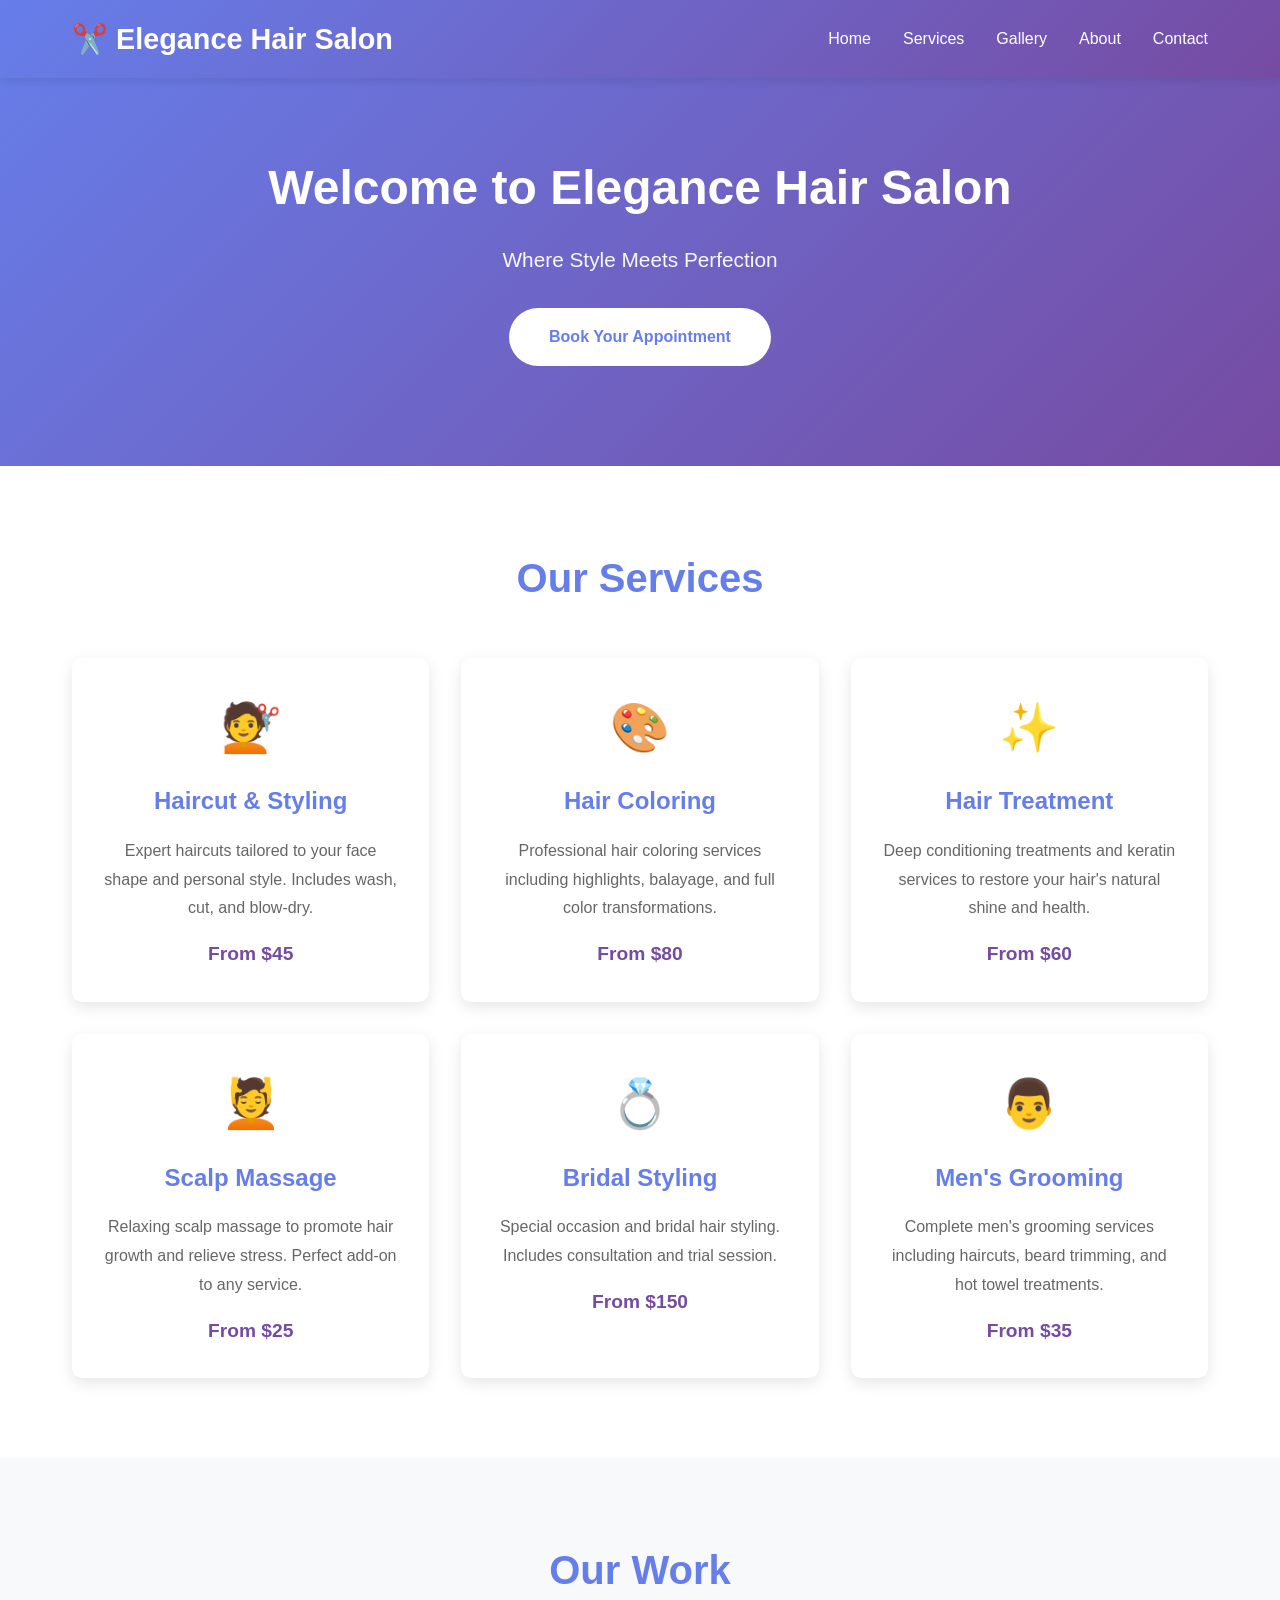
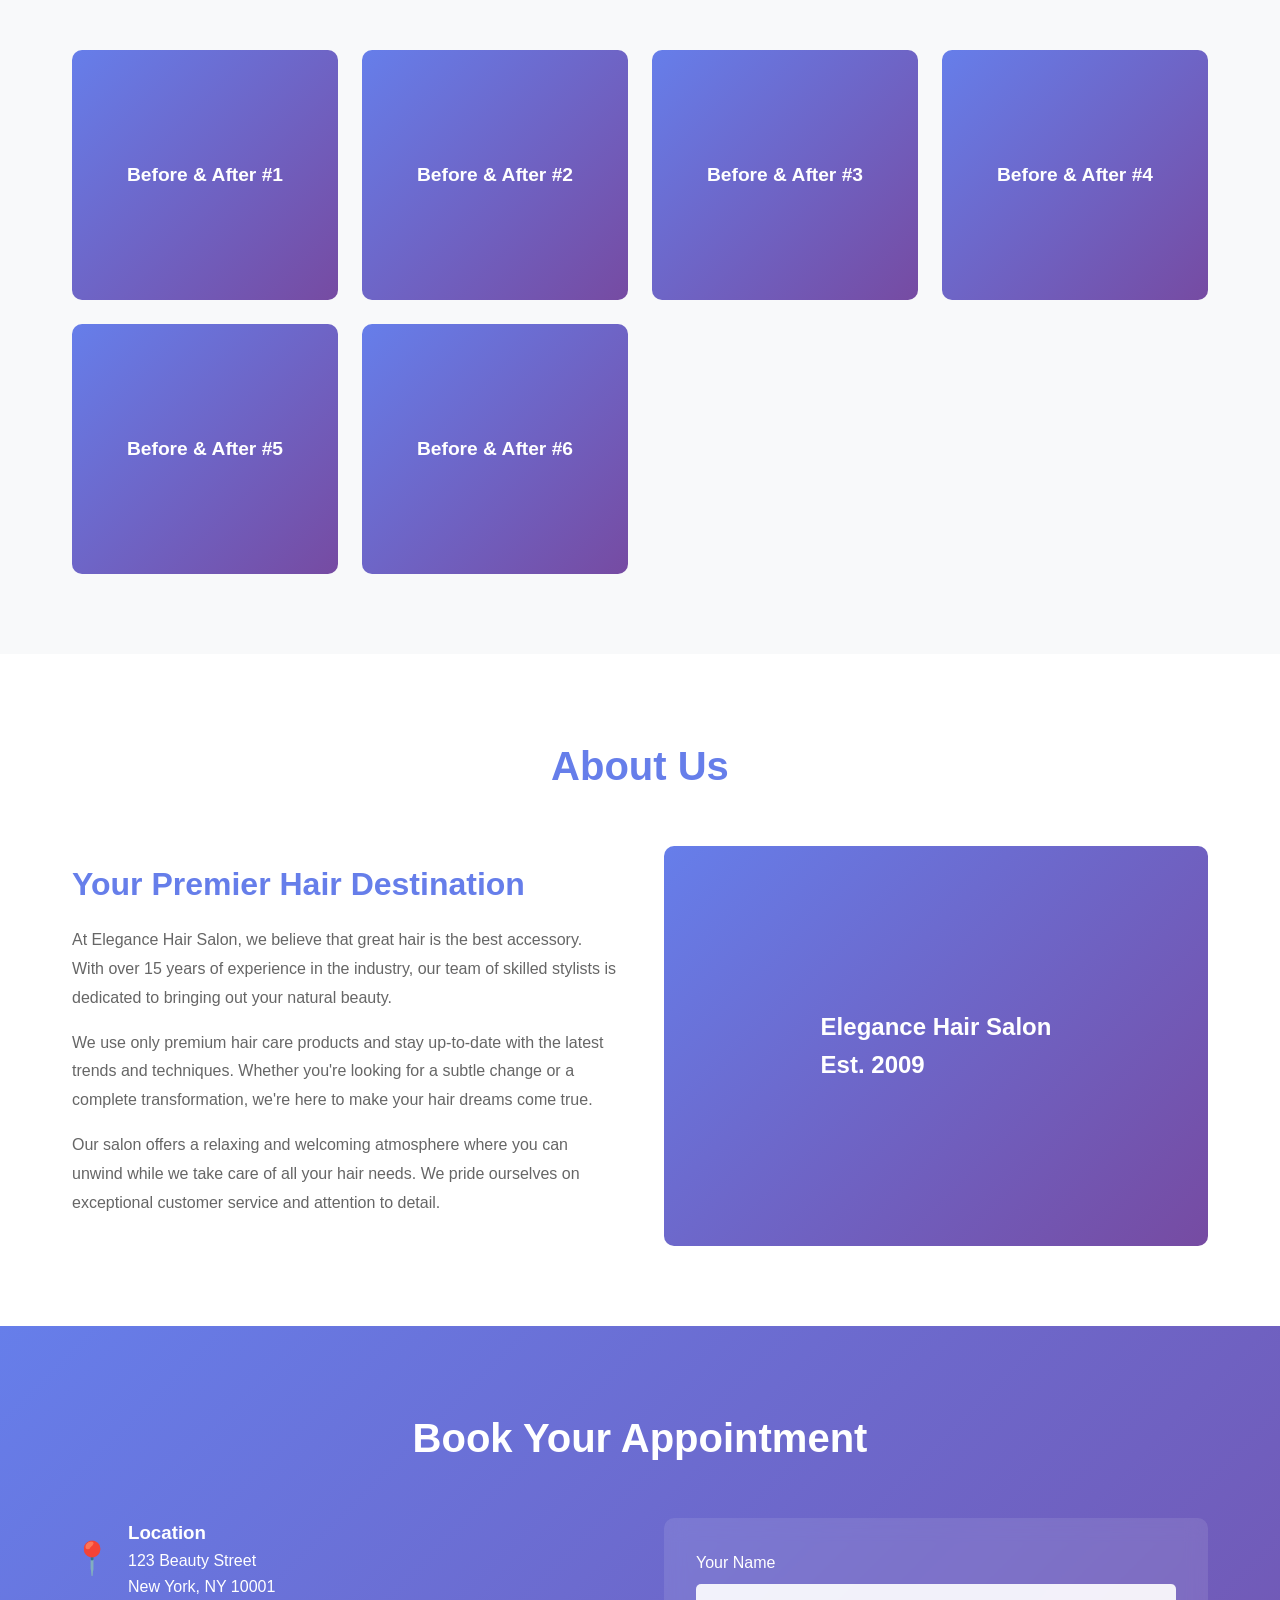
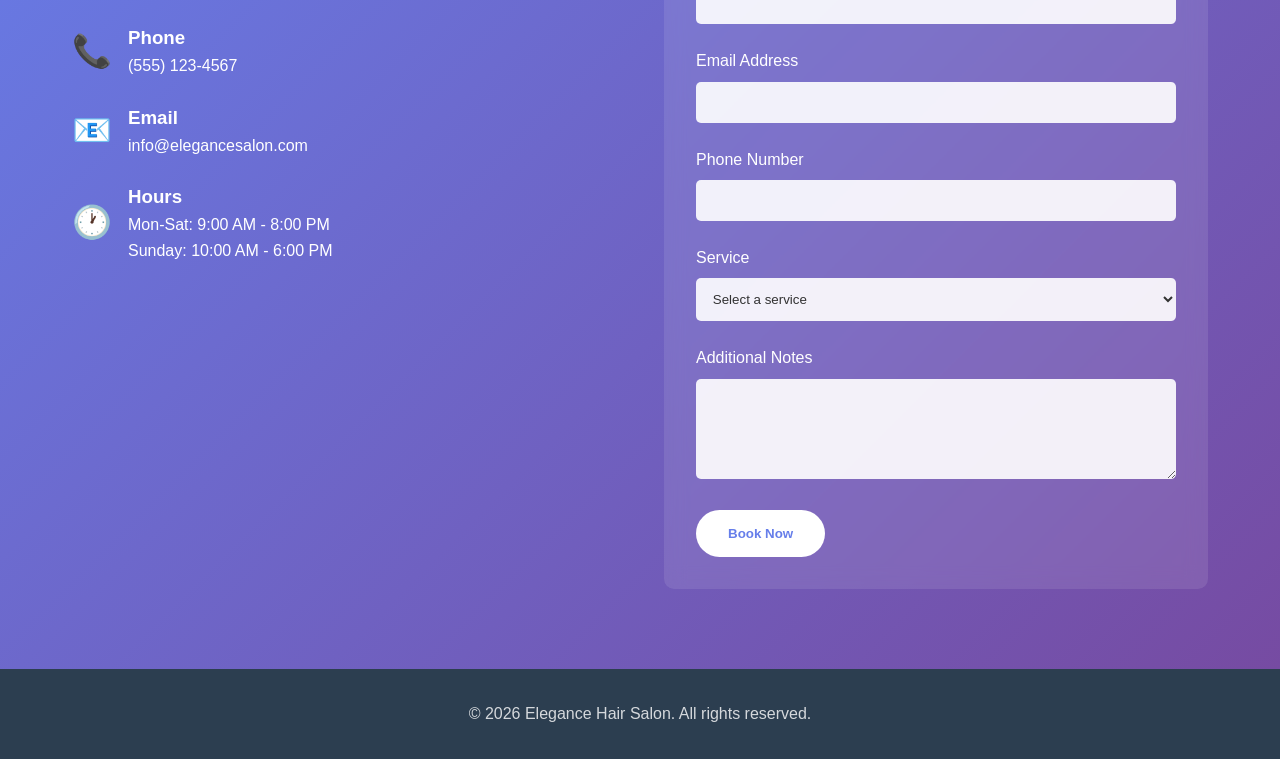
==== index.html @ 564273f0 "Create hairdresser salon demo website with all sections Co-authored-by: seobent <5979617+seobent@use" ====
<!DOCTYPE html>
<html lang="en">
<head>
    <meta charset="UTF-8">
    <meta name="viewport" content="width=device-width, initial-scale=1.0">
    <title>Elegance Hair Salon - Premium Hairdressing Services</title>
    <style>
        * {
            margin: 0;
            padding: 0;
            box-sizing: border-box;
        }

        body {
            font-family: 'Segoe UI', Tahoma, Geneva, Verdana, sans-serif;
            line-height: 1.6;
            color: #333;
        }

        /* Header & Navigation */
        header {
            background: linear-gradient(135deg, #667eea 0%, #764ba2 100%);
            color: white;
            padding: 1rem 0;
            position: fixed;
            width: 100%;
            top: 0;
            z-index: 1000;
            box-shadow: 0 2px 10px rgba(0,0,0,0.1);
        }

        nav {
            display: flex;
            justify-content: space-between;
            align-items: center;
            max-width: 1200px;
            margin: 0 auto;
            padding: 0 2rem;
        }

        .logo {
            font-size: 1.8rem;
            font-weight: bold;
            text-decoration: none;
            color: white;
        }

        .nav-links {
            display: flex;
            list-style: none;
            gap: 2rem;
        }

        .nav-links a {
            color: white;
            text-decoration: none;
            font-weight: 500;
            transition: opacity 0.3s;
        }

        .nav-links a:hover {
            opacity: 0.8;
        }

        /* Hero Section */
        .hero {
            background: linear-gradient(135deg, #667eea 0%, #764ba2 100%);
            color: white;
            padding: 150px 2rem 100px;
            text-align: center;
        }

        .hero h1 {
            font-size: 3rem;
            margin-bottom: 1rem;
        }

        .hero p {
            font-size: 1.3rem;
            margin-bottom: 2rem;
            opacity: 0.95;
        }

        .btn {
            display: inline-block;
            padding: 1rem 2.5rem;
            background: white;
            color: #667eea;
            text-decoration: none;
            border-radius: 50px;
            font-weight: bold;
            transition: transform 0.3s, box-shadow 0.3s;
        }

        .btn:hover {
            transform: translateY(-3px);
            box-shadow: 0 10px 20px rgba(0,0,0,0.2);
        }

        /* Container */
        .container {
            max-width: 1200px;
            margin: 0 auto;
            padding: 0 2rem;
        }

        /* Section Styling */
        section {
            padding: 80px 0;
        }

        .section-title {
            text-align: center;
            font-size: 2.5rem;
            margin-bottom: 3rem;
            color: #667eea;
        }

        /* Services Section */
        .services-grid {
            display: grid;
            grid-template-columns: repeat(auto-fit, minmax(280px, 1fr));
            gap: 2rem;
        }

        .service-card {
            background: white;
            padding: 2rem;
            border-radius: 10px;
            box-shadow: 0 5px 15px rgba(0,0,0,0.1);
            transition: transform 0.3s, box-shadow 0.3s;
            text-align: center;
        }

        .service-card:hover {
            transform: translateY(-10px);
            box-shadow: 0 15px 30px rgba(0,0,0,0.2);
        }

        .service-icon {
            font-size: 3rem;
            margin-bottom: 1rem;
        }

        .service-card h3 {
            color: #667eea;
            margin-bottom: 1rem;
            font-size: 1.5rem;
        }

        .service-card p {
            color: #666;
            line-height: 1.8;
        }

        .price {
            display: block;
            margin-top: 1rem;
            font-weight: bold;
            color: #764ba2;
            font-size: 1.2rem;
        }

        /* Gallery Section */
        #gallery {
            background: #f8f9fa;
        }

        .gallery-grid {
            display: grid;
            grid-template-columns: repeat(auto-fit, minmax(250px, 1fr));
            gap: 1.5rem;
        }

        .gallery-item {
            background: linear-gradient(135deg, #667eea 0%, #764ba2 100%);
            height: 250px;
            border-radius: 10px;
            display: flex;
            align-items: center;
            justify-content: center;
            color: white;
            font-size: 1.2rem;
            font-weight: bold;
            transition: transform 0.3s;
        }

        .gallery-item:hover {
            transform: scale(1.05);
        }

        /* About Section */
        .about-content {
            display: flex;
            gap: 3rem;
            align-items: center;
        }

        .about-text {
            flex: 1;
        }

        .about-text h3 {
            color: #667eea;
            margin-bottom: 1rem;
            font-size: 2rem;
        }

        .about-text p {
            color: #666;
            line-height: 1.8;
            margin-bottom: 1rem;
        }

        .about-image {
            flex: 1;
            background: linear-gradient(135deg, #667eea 0%, #764ba2 100%);
            height: 400px;
            border-radius: 10px;
            display: flex;
            align-items: center;
            justify-content: center;
            color: white;
            font-size: 1.5rem;
            font-weight: bold;
        }

        /* Contact Section */
        #contact {
            background: linear-gradient(135deg, #667eea 0%, #764ba2 100%);
            color: white;
        }

        #contact .section-title {
            color: white;
        }

        .contact-content {
            display: grid;
            grid-template-columns: repeat(auto-fit, minmax(300px, 1fr));
            gap: 3rem;
        }

        .contact-info {
            display: flex;
            flex-direction: column;
            gap: 1.5rem;
        }

        .contact-item {
            display: flex;
            align-items: center;
            gap: 1rem;
        }

        .contact-icon {
            font-size: 2rem;
        }

        .booking-form {
            background: rgba(255,255,255,0.1);
            padding: 2rem;
            border-radius: 10px;
            backdrop-filter: blur(10px);
        }

        .form-group {
            margin-bottom: 1.5rem;
        }

        .form-group label {
            display: block;
            margin-bottom: 0.5rem;
            font-weight: 500;
        }

        .form-group input,
        .form-group textarea,
        .form-group select {
            width: 100%;
            padding: 0.8rem;
            border: none;
            border-radius: 5px;
            background: rgba(255,255,255,0.9);
            color: #333;
        }

        .form-group textarea {
            resize: vertical;
            min-height: 100px;
        }

        .btn-submit {
            background: white;
            color: #667eea;
            border: none;
            padding: 1rem 2rem;
            border-radius: 50px;
            font-weight: bold;
            cursor: pointer;
            transition: transform 0.3s;
        }

        .btn-submit:hover {
            transform: scale(1.05);
        }

        /* Footer */
        footer {
            background: #2c3e50;
            color: white;
            text-align: center;
            padding: 2rem 0;
        }

        footer p {
            opacity: 0.8;
        }

        /* Responsive Design */
        @media (max-width: 768px) {
            .nav-links {
                gap: 1rem;
                font-size: 0.9rem;
            }

            .hero h1 {
                font-size: 2rem;
            }

            .hero p {
                font-size: 1rem;
            }

            .about-content {
                flex-direction: column;
            }

            .contact-content {
                grid-template-columns: 1fr;
            }
        }
    </style>
</head>
<body>
    <!-- Header & Navigation -->
    <header>
        <nav>
            <a href="#" class="logo">✂️ Elegance Hair Salon</a>
            <ul class="nav-links">
                <li><a href="#home">Home</a></li>
                <li><a href="#services">Services</a></li>
                <li><a href="#gallery">Gallery</a></li>
                <li><a href="#about">About</a></li>
                <li><a href="#contact">Contact</a></li>
            </ul>
        </nav>
    </header>

    <!-- Hero Section -->
    <section id="home" class="hero">
        <div class="container">
            <h1>Welcome to Elegance Hair Salon</h1>
            <p>Where Style Meets Perfection</p>
            <a href="#contact" class="btn">Book Your Appointment</a>
        </div>
    </section>

    <!-- Services Section -->
    <section id="services">
        <div class="container">
            <h2 class="section-title">Our Services</h2>
            <div class="services-grid">
                <div class="service-card">
                    <div class="service-icon">💇</div>
                    <h3>Haircut & Styling</h3>
                    <p>Expert haircuts tailored to your face shape and personal style. Includes wash, cut, and blow-dry.</p>
                    <span class="price">From $45</span>
                </div>
                <div class="service-card">
                    <div class="service-icon">🎨</div>
                    <h3>Hair Coloring</h3>
                    <p>Professional hair coloring services including highlights, balayage, and full color transformations.</p>
                    <span class="price">From $80</span>
                </div>
                <div class="service-card">
                    <div class="service-icon">✨</div>
                    <h3>Hair Treatment</h3>
                    <p>Deep conditioning treatments and keratin services to restore your hair's natural shine and health.</p>
                    <span class="price">From $60</span>
                </div>
                <div class="service-card">
                    <div class="service-icon">💆</div>
                    <h3>Scalp Massage</h3>
                    <p>Relaxing scalp massage to promote hair growth and relieve stress. Perfect add-on to any service.</p>
                    <span class="price">From $25</span>
                </div>
                <div class="service-card">
                    <div class="service-icon">💍</div>
                    <h3>Bridal Styling</h3>
                    <p>Special occasion and bridal hair styling. Includes consultation and trial session.</p>
                    <span class="price">From $150</span>
                </div>
                <div class="service-card">
                    <div class="service-icon">👨</div>
                    <h3>Men's Grooming</h3>
                    <p>Complete men's grooming services including haircuts, beard trimming, and hot towel treatments.</p>
                    <span class="price">From $35</span>
                </div>
            </div>
        </div>
    </section>

    <!-- Gallery Section -->
    <section id="gallery">
        <div class="container">
            <h2 class="section-title">Our Work</h2>
            <div class="gallery-grid">
                <div class="gallery-item">Before & After #1</div>
                <div class="gallery-item">Before & After #2</div>
                <div class="gallery-item">Before & After #3</div>
                <div class="gallery-item">Before & After #4</div>
                <div class="gallery-item">Before & After #5</div>
                <div class="gallery-item">Before & After #6</div>
            </div>
        </div>
    </section>

    <!-- About Section -->
    <section id="about">
        <div class="container">
            <h2 class="section-title">About Us</h2>
            <div class="about-content">
                <div class="about-text">
                    <h3>Your Premier Hair Destination</h3>
                    <p>
                        At Elegance Hair Salon, we believe that great hair is the best accessory. 
                        With over 15 years of experience in the industry, our team of skilled 
                        stylists is dedicated to bringing out your natural beauty.
                    </p>
                    <p>
                        We use only premium hair care products and stay up-to-date with the latest 
                        trends and techniques. Whether you're looking for a subtle change or a 
                        complete transformation, we're here to make your hair dreams come true.
                    </p>
                    <p>
                        Our salon offers a relaxing and welcoming atmosphere where you can unwind 
                        while we take care of all your hair needs. We pride ourselves on exceptional 
                        customer service and attention to detail.
                    </p>
                </div>
                <div class="about-image">
                    Elegance Hair Salon<br>Est. 2009
                </div>
            </div>
        </div>
    </section>

    <!-- Contact Section -->
    <section id="contact">
        <div class="container">
            <h2 class="section-title">Book Your Appointment</h2>
            <div class="contact-content">
                <div class="contact-info">
                    <div class="contact-item">
                        <span class="contact-icon">📍</span>
                        <div>
                            <h3>Location</h3>
                            <p>123 Beauty Street<br>New York, NY 10001</p>
                        </div>
                    </div>
                    <div class="contact-item">
                        <span class="contact-icon">📞</span>
                        <div>
                            <h3>Phone</h3>
                            <p>(555) 123-4567</p>
                        </div>
                    </div>
                    <div class="contact-item">
                        <span class="contact-icon">📧</span>
                        <div>
                            <h3>Email</h3>
                            <p>info@elegancesalon.com</p>
                        </div>
                    </div>
                    <div class="contact-item">
                        <span class="contact-icon">🕐</span>
                        <div>
                            <h3>Hours</h3>
                            <p>Mon-Sat: 9:00 AM - 8:00 PM<br>Sunday: 10:00 AM - 6:00 PM</p>
                        </div>
                    </div>
                </div>
                <div class="booking-form">
                    <form>
                        <div class="form-group">
                            <label for="name">Your Name</label>
                            <input type="text" id="name" name="name" required>
                        </div>
                        <div class="form-group">
                            <label for="email">Email Address</label>
                            <input type="email" id="email" name="email" required>
                        </div>
                        <div class="form-group">
                            <label for="phone">Phone Number</label>
                            <input type="tel" id="phone" name="phone" required>
                        </div>
                        <div class="form-group">
                            <label for="service">Service</label>
                            <select id="service" name="service" required>
                                <option value="">Select a service</option>
                                <option value="haircut">Haircut & Styling</option>
                                <option value="coloring">Hair Coloring</option>
                                <option value="treatment">Hair Treatment</option>
                                <option value="massage">Scalp Massage</option>
                                <option value="bridal">Bridal Styling</option>
                                <option value="mens">Men's Grooming</option>
                            </select>
                        </div>
                        <div class="form-group">
                            <label for="message">Additional Notes</label>
                            <textarea id="message" name="message"></textarea>
                        </div>
                        <button type="submit" class="btn-submit">Book Now</button>
                    </form>
                </div>
            </div>
        </div>
    </section>

    <!-- Footer -->
    <footer>
        <div class="container">
            <p>&copy; 2026 Elegance Hair Salon. All rights reserved.</p>
        </div>
    </footer>

    <script>
        // Smooth scrolling for navigation links
        document.querySelectorAll('a[href^="#"]').forEach(anchor => {
            anchor.addEventListener('click', function (e) {
                e.preventDefault();
                const target = document.querySelector(this.getAttribute('href'));
                if (target) {
                    target.scrollIntoView({
                        behavior: 'smooth',
                        block: 'start'
                    });
                }
            });
        });

        // Form submission handling
        document.querySelector('form').addEventListener('submit', function(e) {
            e.preventDefault();
            alert('Thank you for your booking request! We will contact you shortly to confirm your appointment.');
            this.reset();
        });
    </script>
</body>
</html>
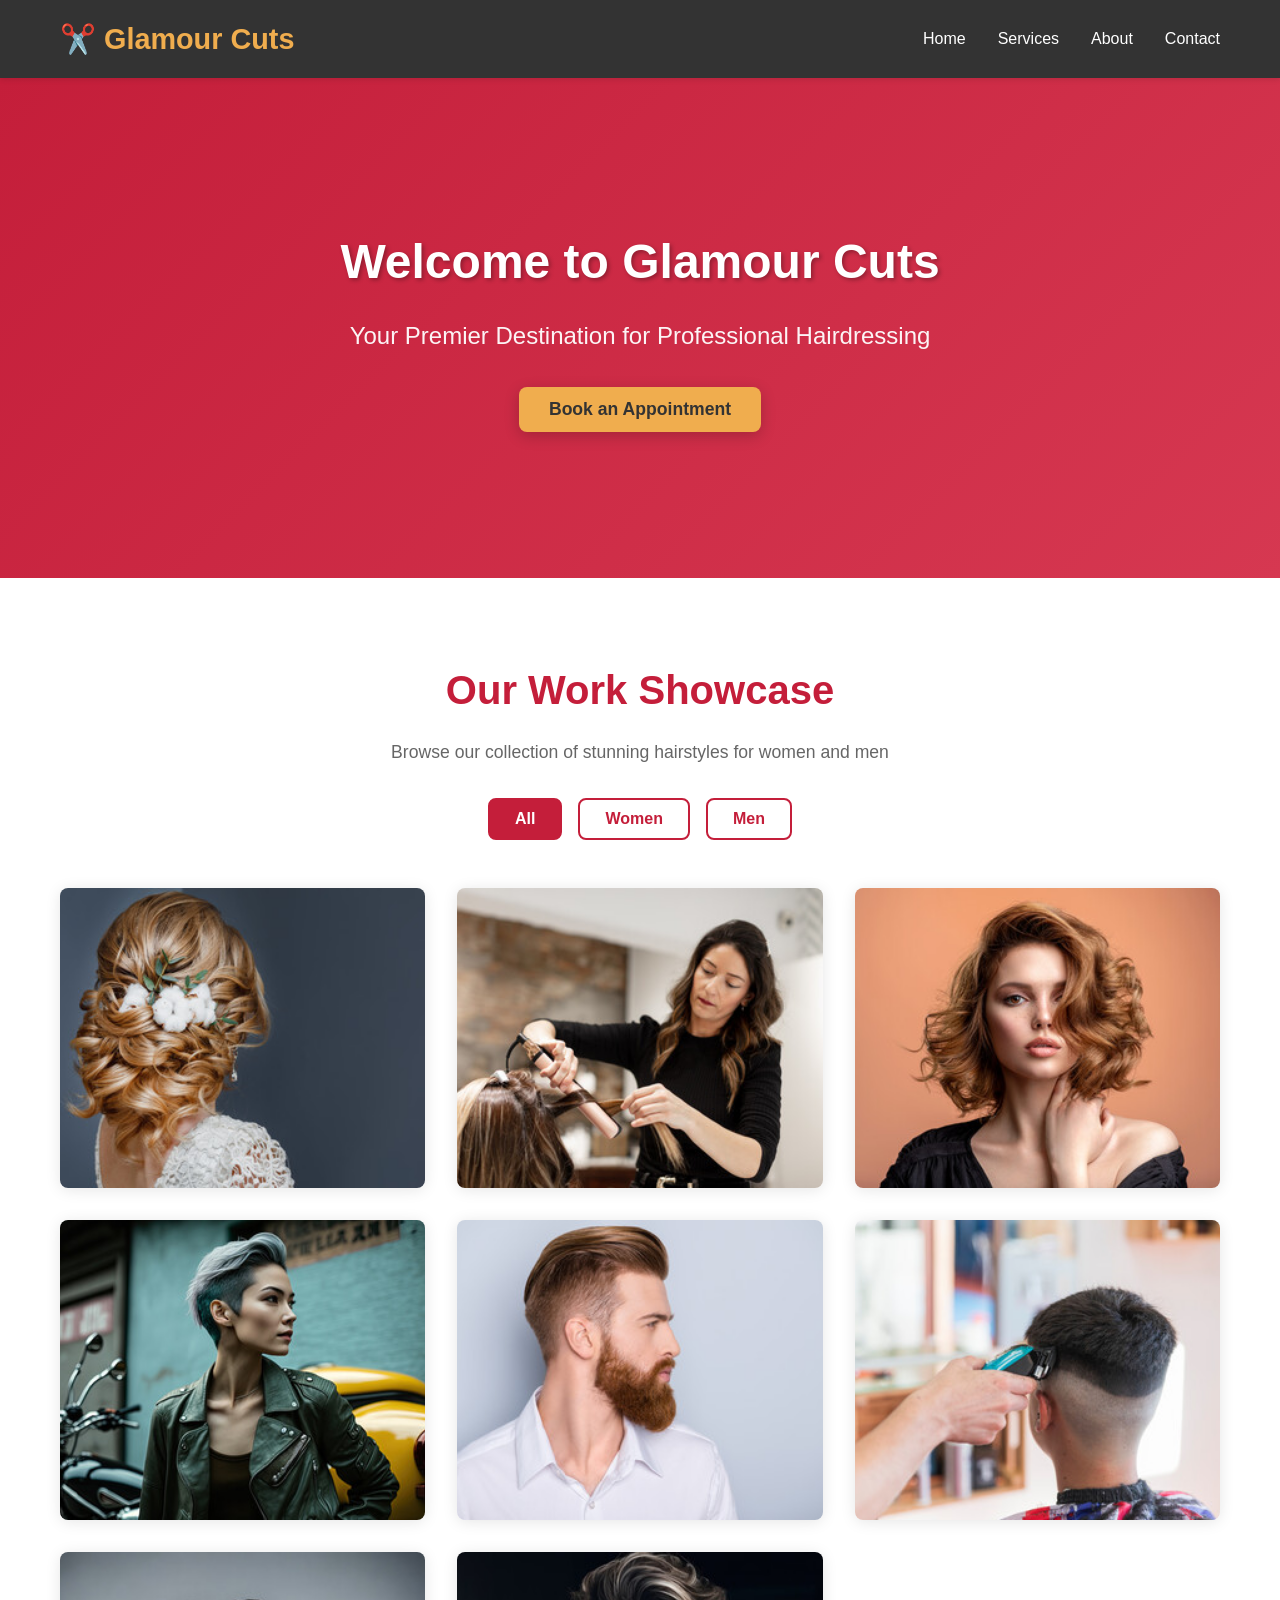
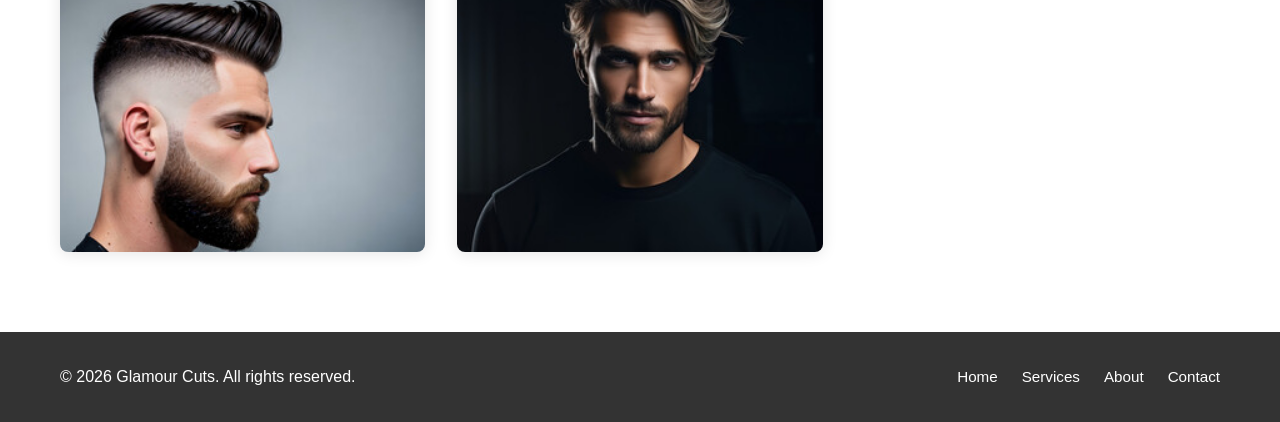
==== commit 9e03cf07: "the project is moved to a new standalone repository" ====
--- a/index.html
+++ b/index.html
@@ -3,559 +3,140 @@
 <head>
     <meta charset="UTF-8">
     <meta name="viewport" content="width=device-width, initial-scale=1.0">
-    <title>Elegance Hair Salon - Premium Hairdressing Services</title>
-    <style>
-        * {
-            margin: 0;
-            padding: 0;
-            box-sizing: border-box;
-        }
-
-        body {
-            font-family: 'Segoe UI', Tahoma, Geneva, Verdana, sans-serif;
-            line-height: 1.6;
-            color: #333;
-        }
-
-        /* Header & Navigation */
-        header {
-            background: linear-gradient(135deg, #667eea 0%, #764ba2 100%);
-            color: white;
-            padding: 1rem 0;
-            position: fixed;
-            width: 100%;
-            top: 0;
-            z-index: 1000;
-            box-shadow: 0 2px 10px rgba(0,0,0,0.1);
-        }
-
-        nav {
-            display: flex;
-            justify-content: space-between;
-            align-items: center;
-            max-width: 1200px;
-            margin: 0 auto;
-            padding: 0 2rem;
-        }
-
-        .logo {
-            font-size: 1.8rem;
-            font-weight: bold;
-            text-decoration: none;
-            color: white;
-        }
-
-        .nav-links {
-            display: flex;
-            list-style: none;
-            gap: 2rem;
-        }
-
-        .nav-links a {
-            color: white;
-            text-decoration: none;
-            font-weight: 500;
-            transition: opacity 0.3s;
-        }
-
-        .nav-links a:hover {
-            opacity: 0.8;
-        }
-
-        /* Hero Section */
-        .hero {
-            background: linear-gradient(135deg, #667eea 0%, #764ba2 100%);
-            color: white;
-            padding: 150px 2rem 100px;
-            text-align: center;
-        }
-
-        .hero h1 {
-            font-size: 3rem;
-            margin-bottom: 1rem;
-        }
-
-        .hero p {
-            font-size: 1.3rem;
-            margin-bottom: 2rem;
-            opacity: 0.95;
-        }
-
-        .btn {
-            display: inline-block;
-            padding: 1rem 2.5rem;
-            background: white;
-            color: #667eea;
-            text-decoration: none;
-            border-radius: 50px;
-            font-weight: bold;
-            transition: transform 0.3s, box-shadow 0.3s;
-        }
-
-        .btn:hover {
-            transform: translateY(-3px);
-            box-shadow: 0 10px 20px rgba(0,0,0,0.2);
-        }
-
-        /* Container */
-        .container {
-            max-width: 1200px;
-            margin: 0 auto;
-            padding: 0 2rem;
-        }
-
-        /* Section Styling */
-        section {
-            padding: 80px 0;
-        }
-
-        .section-title {
-            text-align: center;
-            font-size: 2.5rem;
-            margin-bottom: 3rem;
-            color: #667eea;
-        }
-
-        /* Services Section */
-        .services-grid {
-            display: grid;
-            grid-template-columns: repeat(auto-fit, minmax(280px, 1fr));
-            gap: 2rem;
-        }
-
-        .service-card {
-            background: white;
-            padding: 2rem;
-            border-radius: 10px;
-            box-shadow: 0 5px 15px rgba(0,0,0,0.1);
-            transition: transform 0.3s, box-shadow 0.3s;
-            text-align: center;
-        }
-
-        .service-card:hover {
-            transform: translateY(-10px);
-            box-shadow: 0 15px 30px rgba(0,0,0,0.2);
-        }
-
-        .service-icon {
-            font-size: 3rem;
-            margin-bottom: 1rem;
-        }
-
-        .service-card h3 {
-            color: #667eea;
-            margin-bottom: 1rem;
-            font-size: 1.5rem;
-        }
-
-        .service-card p {
-            color: #666;
-            line-height: 1.8;
-        }
-
-        .price {
-            display: block;
-            margin-top: 1rem;
-            font-weight: bold;
-            color: #764ba2;
-            font-size: 1.2rem;
-        }
-
-        /* Gallery Section */
-        #gallery {
-            background: #f8f9fa;
-        }
-
-        .gallery-grid {
-            display: grid;
-            grid-template-columns: repeat(auto-fit, minmax(250px, 1fr));
-            gap: 1.5rem;
-        }
-
-        .gallery-item {
-            background: linear-gradient(135deg, #667eea 0%, #764ba2 100%);
-            height: 250px;
-            border-radius: 10px;
-            display: flex;
-            align-items: center;
-            justify-content: center;
-            color: white;
-            font-size: 1.2rem;
-            font-weight: bold;
-            transition: transform 0.3s;
-        }
-
-        .gallery-item:hover {
-            transform: scale(1.05);
-        }
-
-        /* About Section */
-        .about-content {
-            display: flex;
-            gap: 3rem;
-            align-items: center;
-        }
-
-        .about-text {
-            flex: 1;
-        }
-
-        .about-text h3 {
-            color: #667eea;
-            margin-bottom: 1rem;
-            font-size: 2rem;
-        }
-
-        .about-text p {
-            color: #666;
-            line-height: 1.8;
-            margin-bottom: 1rem;
-        }
-
-        .about-image {
-            flex: 1;
-            background: linear-gradient(135deg, #667eea 0%, #764ba2 100%);
-            height: 400px;
-            border-radius: 10px;
-            display: flex;
-            align-items: center;
-            justify-content: center;
-            color: white;
-            font-size: 1.5rem;
-            font-weight: bold;
-        }
-
-        /* Contact Section */
-        #contact {
-            background: linear-gradient(135deg, #667eea 0%, #764ba2 100%);
-            color: white;
-        }
-
-        #contact .section-title {
-            color: white;
-        }
-
-        .contact-content {
-            display: grid;
-            grid-template-columns: repeat(auto-fit, minmax(300px, 1fr));
-            gap: 3rem;
-        }
-
-        .contact-info {
-            display: flex;
-            flex-direction: column;
-            gap: 1.5rem;
-        }
-
-        .contact-item {
-            display: flex;
-            align-items: center;
-            gap: 1rem;
-        }
-
-        .contact-icon {
-            font-size: 2rem;
-        }
-
-        .booking-form {
-            background: rgba(255,255,255,0.1);
-            padding: 2rem;
-            border-radius: 10px;
-            backdrop-filter: blur(10px);
-        }
-
-        .form-group {
-            margin-bottom: 1.5rem;
-        }
-
-        .form-group label {
-            display: block;
-            margin-bottom: 0.5rem;
-            font-weight: 500;
-        }
-
-        .form-group input,
-        .form-group textarea,
-        .form-group select {
-            width: 100%;
-            padding: 0.8rem;
-            border: none;
-            border-radius: 5px;
-            background: rgba(255,255,255,0.9);
-            color: #333;
-        }
-
-        .form-group textarea {
-            resize: vertical;
-            min-height: 100px;
-        }
-
-        .btn-submit {
-            background: white;
-            color: #667eea;
-            border: none;
-            padding: 1rem 2rem;
-            border-radius: 50px;
-            font-weight: bold;
-            cursor: pointer;
-            transition: transform 0.3s;
-        }
-
-        .btn-submit:hover {
-            transform: scale(1.05);
-        }
-
-        /* Footer */
-        footer {
-            background: #2c3e50;
-            color: white;
-            text-align: center;
-            padding: 2rem 0;
-        }
-
-        footer p {
-            opacity: 0.8;
-        }
-
-        /* Responsive Design */
-        @media (max-width: 768px) {
-            .nav-links {
-                gap: 1rem;
-                font-size: 0.9rem;
-            }
-
-            .hero h1 {
-                font-size: 2rem;
-            }
-
-            .hero p {
-                font-size: 1rem;
-            }
-
-            .about-content {
-                flex-direction: column;
-            }
-
-            .contact-content {
-                grid-template-columns: 1fr;
-            }
-        }
-    </style>
+    <title>Glamour Cuts - Professional Hairdressing Services</title>
+    <link rel="stylesheet" href="https://cdnjs.cloudflare.com/ajax/libs/font-awesome/6.4.0/css/all.min.css">
+    <link rel="stylesheet" href="styles.css">
 </head>
 <body>
-    <!-- Header & Navigation -->
-    <header>
-        <nav>
-            <a href="#" class="logo">✂️ Elegance Hair Salon</a>
-            <ul class="nav-links">
-                <li><a href="#home">Home</a></li>
-                <li><a href="#services">Services</a></li>
-                <li><a href="#gallery">Gallery</a></li>
-                <li><a href="#about">About</a></li>
-                <li><a href="#contact">Contact</a></li>
-            </ul>
-        </nav>
+    <!-- Header with Navigation -->
+    <header class="header">
+        <div class="container">
+            <div class="header-content">
+                <div class="logo">
+                    <h1>✂️ Glamour Cuts</h1>
+                </div>
+                <nav class="navigation">
+                    <ul class="nav-list">
+                        <li><a href="index.html" class="nav-link">Home</a></li>
+                        <li><a href="services.html" class="nav-link">Services</a></li>
+                        <li><a href="about.html" class="nav-link">About</a></li>
+                        <li><a href="contact.html" class="nav-link">Contact</a></li>
+                    </ul>
+                </nav>
+                <button class="menu-toggle" id="menuToggle">☰</button>
+            </div>
+        </div>
     </header>
 
-    <!-- Hero Section -->
-    <section id="home" class="hero">
+    <!-- Main Content -->
+    <main class="main-content">
+        <!-- Hero Section -->
+        <section id="home" class="hero">
+            <div class="hero-content">
+                <h2>Welcome to Glamour Cuts</h2>
+                <p>Your Premier Destination for Professional Hairdressing</p>
+                <button class="cta-button">Book an Appointment</button>
+            </div>
+        </section>
+
+        <!-- Gallery Section -->
+        <section id="gallery" class="gallery">
+            <div class="container">
+                <h2>Our Work Showcase</h2>
+                <p class="gallery-subtitle">Browse our collection of stunning hairstyles for women and men</p>
+                
+                <div class="gallery-filters">
+                    <button class="filter-btn active" data-filter="all">All</button>
+                    <button class="filter-btn" data-filter="women">Women</button>
+                    <button class="filter-btn" data-filter="men">Men</button>
+                </div>
+
+                <div class="gallery-grid">
+                    <!-- Women's Styles -->
+                    <div class="gallery-item women" data-category="women">
+                        <img src="images/woman/240_F_131361097_go1g8GNvzImqN1rQzkwB7QzJTv5tB1Hh.jpg" alt="Woman with elegant hairstyle">
+                        <div class="gallery-overlay">
+                            <h3>Elegant Style</h3>
+                            <p>Sophisticated and beautiful</p>
+                        </div>
+                    </div>
+
+                    <div class="gallery-item women" data-category="women">
+                        <img src="images/woman/240_F_394126314_a9vVPKvk4y8YQYC93AXvsbv5pX1tVZhv.jpg" alt="Woman with modern haircut">
+                        <div class="gallery-overlay">
+                            <h3>Modern Cut</h3>
+                            <p>Sleek and stylish</p>
+                        </div>
+                    </div>
+
+                    <div class="gallery-item women" data-category="women">
+                        <img src="images/woman/240_F_456324951_EKZgxZHNZGvDCkznq4bkeD9pXlrqgj4d.jpg" alt="Woman with highlights">
+                        <div class="gallery-overlay">
+                            <h3>Highlighted Hair</h3>
+                            <p>Natural and radiant</p>
+                        </div>
+                    </div>
+
+                    <div class="gallery-item women" data-category="women">
+                        <img src="images/woman/240_F_589140585_P1hZUIrw4yAOILYl0h85BwdIU2BmsMPd.jpg" alt="Woman with curly hair">
+                        <div class="gallery-overlay">
+                            <h3>Curly Elegance</h3>
+                            <p>Voluminous and beautiful</p>
+                        </div>
+                    </div>
+
+                    <!-- Men's Styles -->
+                    <div class="gallery-item men" data-category="men">
+                        <img src="images/man/240_F_139764438_UDTTlYg25aV1GVVo4tgGSF68XnDOr50B.jpg" alt="Man with classic fade">
+                        <div class="gallery-overlay">
+                            <h3>Classic Fade</h3>
+                            <p>Timeless and sharp</p>
+                        </div>
+                    </div>
+
+                    <div class="gallery-item men" data-category="men">
+                        <img src="images/man/240_F_440134676_LIC9J4q6yG2uKsJ0hQ2b0cKmYcz8fCyr.jpg" alt="Man with textured cut">
+                        <div class="gallery-overlay">
+                            <h3>Textured Top</h3>
+                            <p>Modern and stylish</p>
+                        </div>
+                    </div>
+
+                    <div class="gallery-item men" data-category="men">
+                        <img src="images/man/240_F_677710881_O9cYLkbXmzVRmqM0TMA9FqPiZfzB566q.jpg" alt="Man with undercut">
+                        <div class="gallery-overlay">
+                            <h3>Sharp Undercut</h3>
+                            <p>Bold and contemporary</p>
+                        </div>
+                    </div>
+
+                    <div class="gallery-item men" data-category="men">
+                        <img src="images/man/240_F_693649716_1lwx0fAiSOldX95gp6WKecop80mVsByD.jpg" alt="Man with styled hair">
+                        <div class="gallery-overlay">
+                            <h3>Styled Look</h3>
+                            <p>Classic with attitude</p>
+                        </div>
+                    </div>
+                </div>
+            </div>
+        </section>
+    </main>
+
+    <!-- Footer -->
+    <footer class="footer">
         <div class="container">
-            <h1>Welcome to Elegance Hair Salon</h1>
-            <p>Where Style Meets Perfection</p>
-            <a href="#contact" class="btn">Book Your Appointment</a>
-        </div>
-    </section>
-
-    <!-- Services Section -->
-    <section id="services">
-        <div class="container">
-            <h2 class="section-title">Our Services</h2>
-            <div class="services-grid">
-                <div class="service-card">
-                    <div class="service-icon">💇</div>
-                    <h3>Haircut & Styling</h3>
-                    <p>Expert haircuts tailored to your face shape and personal style. Includes wash, cut, and blow-dry.</p>
-                    <span class="price">From $45</span>
-                </div>
-                <div class="service-card">
-                    <div class="service-icon">🎨</div>
-                    <h3>Hair Coloring</h3>
-                    <p>Professional hair coloring services including highlights, balayage, and full color transformations.</p>
-                    <span class="price">From $80</span>
-                </div>
-                <div class="service-card">
-                    <div class="service-icon">✨</div>
-                    <h3>Hair Treatment</h3>
-                    <p>Deep conditioning treatments and keratin services to restore your hair's natural shine and health.</p>
-                    <span class="price">From $60</span>
-                </div>
-                <div class="service-card">
-                    <div class="service-icon">💆</div>
-                    <h3>Scalp Massage</h3>
-                    <p>Relaxing scalp massage to promote hair growth and relieve stress. Perfect add-on to any service.</p>
-                    <span class="price">From $25</span>
-                </div>
-                <div class="service-card">
-                    <div class="service-icon">💍</div>
-                    <h3>Bridal Styling</h3>
-                    <p>Special occasion and bridal hair styling. Includes consultation and trial session.</p>
-                    <span class="price">From $150</span>
-                </div>
-                <div class="service-card">
-                    <div class="service-icon">👨</div>
-                    <h3>Men's Grooming</h3>
-                    <p>Complete men's grooming services including haircuts, beard trimming, and hot towel treatments.</p>
-                    <span class="price">From $35</span>
+            <div class="footer-content">
+                <p>&copy; 2026 Glamour Cuts. All rights reserved.</p>
+                <div class="footer-links">
+                    <a href="index.html">Home</a>
+                    <a href="services.html">Services</a>
+                    <a href="about.html">About</a>
+                    <a href="contact.html">Contact</a>
                 </div>
             </div>
         </div>
-    </section>
-
-    <!-- Gallery Section -->
-    <section id="gallery">
-        <div class="container">
-            <h2 class="section-title">Our Work</h2>
-            <div class="gallery-grid">
-                <div class="gallery-item">Before & After #1</div>
-                <div class="gallery-item">Before & After #2</div>
-                <div class="gallery-item">Before & After #3</div>
-                <div class="gallery-item">Before & After #4</div>
-                <div class="gallery-item">Before & After #5</div>
-                <div class="gallery-item">Before & After #6</div>
-            </div>
-        </div>
-    </section>
-
-    <!-- About Section -->
-    <section id="about">
-        <div class="container">
-            <h2 class="section-title">About Us</h2>
-            <div class="about-content">
-                <div class="about-text">
-                    <h3>Your Premier Hair Destination</h3>
-                    <p>
-                        At Elegance Hair Salon, we believe that great hair is the best accessory. 
-                        With over 15 years of experience in the industry, our team of skilled 
-                        stylists is dedicated to bringing out your natural beauty.
-                    </p>
-                    <p>
-                        We use only premium hair care products and stay up-to-date with the latest 
-                        trends and techniques. Whether you're looking for a subtle change or a 
-                        complete transformation, we're here to make your hair dreams come true.
-                    </p>
-                    <p>
-                        Our salon offers a relaxing and welcoming atmosphere where you can unwind 
-                        while we take care of all your hair needs. We pride ourselves on exceptional 
-                        customer service and attention to detail.
-                    </p>
-                </div>
-                <div class="about-image">
-                    Elegance Hair Salon<br>Est. 2009
-                </div>
-            </div>
-        </div>
-    </section>
-
-    <!-- Contact Section -->
-    <section id="contact">
-        <div class="container">
-            <h2 class="section-title">Book Your Appointment</h2>
-            <div class="contact-content">
-                <div class="contact-info">
-                    <div class="contact-item">
-                        <span class="contact-icon">📍</span>
-                        <div>
-                            <h3>Location</h3>
-                            <p>123 Beauty Street<br>New York, NY 10001</p>
-                        </div>
-                    </div>
-                    <div class="contact-item">
-                        <span class="contact-icon">📞</span>
-                        <div>
-                            <h3>Phone</h3>
-                            <p>(555) 123-4567</p>
-                        </div>
-                    </div>
-                    <div class="contact-item">
-                        <span class="contact-icon">📧</span>
-                        <div>
-                            <h3>Email</h3>
-                            <p>info@elegancesalon.com</p>
-                        </div>
-                    </div>
-                    <div class="contact-item">
-                        <span class="contact-icon">🕐</span>
-                        <div>
-                            <h3>Hours</h3>
-                            <p>Mon-Sat: 9:00 AM - 8:00 PM<br>Sunday: 10:00 AM - 6:00 PM</p>
-                        </div>
-                    </div>
-                </div>
-                <div class="booking-form">
-                    <form>
-                        <div class="form-group">
-                            <label for="name">Your Name</label>
-                            <input type="text" id="name" name="name" required>
-                        </div>
-                        <div class="form-group">
-                            <label for="email">Email Address</label>
-                            <input type="email" id="email" name="email" required>
-                        </div>
-                        <div class="form-group">
-                            <label for="phone">Phone Number</label>
-                            <input type="tel" id="phone" name="phone" required>
-                        </div>
-                        <div class="form-group">
-                            <label for="service">Service</label>
-                            <select id="service" name="service" required>
-                                <option value="">Select a service</option>
-                                <option value="haircut">Haircut & Styling</option>
-                                <option value="coloring">Hair Coloring</option>
-                                <option value="treatment">Hair Treatment</option>
-                                <option value="massage">Scalp Massage</option>
-                                <option value="bridal">Bridal Styling</option>
-                                <option value="mens">Men's Grooming</option>
-                            </select>
-                        </div>
-                        <div class="form-group">
-                            <label for="message">Additional Notes</label>
-                            <textarea id="message" name="message"></textarea>
-                        </div>
-                        <button type="submit" class="btn-submit">Book Now</button>
-                    </form>
-                </div>
-            </div>
-        </div>
-    </section>
-
-    <!-- Footer -->
-    <footer>
-        <div class="container">
-            <p>&copy; 2026 Elegance Hair Salon. All rights reserved.</p>
-        </div>
     </footer>
 
-    <script>
-        // Smooth scrolling for navigation links
-        document.querySelectorAll('a[href^="#"]').forEach(anchor => {
-            anchor.addEventListener('click', function (e) {
-                e.preventDefault();
-                const target = document.querySelector(this.getAttribute('href'));
-                if (target) {
-                    target.scrollIntoView({
-                        behavior: 'smooth',
-                        block: 'start'
-                    });
-                }
-            });
-        });
-
-        // Form submission handling
-        document.querySelector('form').addEventListener('submit', function(e) {
-            e.preventDefault();
-            alert('Thank you for your booking request! We will contact you shortly to confirm your appointment.');
-            this.reset();
-        });
-    </script>
+    <script src="script.js"></script>
 </body>
 </html>
--- a/styles.css
+++ b/styles.css
@@ -0,0 +1,455 @@
+* {
+    margin: 0;
+    padding: 0;
+    box-sizing: border-box;
+}
+
+:root {
+    --primary-color: #c41e3a;
+    --secondary-color: #333;
+    --accent-color: #f0ad4e;
+    --light-bg: #f8f9fa;
+    --text-dark: #333;
+    --text-light: #666;
+    --border-radius: 8px;
+    --transition: all 0.3s ease;
+}
+
+body {
+    font-family: 'Segoe UI', Tahoma, Geneva, Verdana, sans-serif;
+    line-height: 1.6;
+    color: var(--text-dark);
+    overflow-x: hidden;
+}
+
+.container {
+    max-width: 1200px;
+    margin: 0 auto;
+    padding: 0 20px;
+}
+
+/* Header Styles */
+.header {
+    background: var(--secondary-color);
+    color: white;
+    padding: 1rem 0;
+    position: sticky;
+    top: 0;
+    z-index: 100;
+    box-shadow: 0 2px 5px rgba(0, 0, 0, 0.1);
+}
+
+.header-content {
+    display: flex;
+    justify-content: space-between;
+    align-items: center;
+}
+
+.logo h1 {
+    font-size: 1.8rem;
+    color: var(--accent-color);
+}
+
+.navigation .nav-list {
+    display: flex;
+    list-style: none;
+    gap: 2rem;
+}
+
+.nav-link {
+    color: white;
+    text-decoration: none;
+    transition: var(--transition);
+    font-weight: 500;
+}
+
+.nav-link:hover {
+    color: var(--accent-color);
+}
+
+.menu-toggle {
+    display: none;
+    background: none;
+    border: none;
+    color: white;
+    font-size: 1.5rem;
+    cursor: pointer;
+}
+
+/* Hero Section */
+.hero {
+    background: linear-gradient(135deg, var(--primary-color) 0%, #d63851 100%);
+    color: white;
+    padding: 100px 20px;
+    text-align: center;
+    min-height: 500px;
+    display: flex;
+    align-items: center;
+    justify-content: center;
+}
+
+.hero-content h2 {
+    font-size: 3rem;
+    margin-bottom: 1rem;
+    text-shadow: 2px 2px 4px rgba(0, 0, 0, 0.3);
+}
+
+.hero-content p {
+    font-size: 1.5rem;
+    margin-bottom: 2rem;
+    opacity: 0.95;
+}
+
+.cta-button {
+    background-color: var(--accent-color);
+    color: var(--text-dark);
+    padding: 12px 30px;
+    font-size: 1.1rem;
+    border: none;
+    border-radius: var(--border-radius);
+    cursor: pointer;
+    font-weight: 600;
+    transition: var(--transition);
+    box-shadow: 0 4px 15px rgba(0, 0, 0, 0.2);
+}
+
+.cta-button:hover {
+    background-color: #e59e3d;
+    transform: translateY(-2px);
+    box-shadow: 0 6px 20px rgba(0, 0, 0, 0.3);
+}
+
+/* Services Section */
+.services {
+    padding: 80px 20px;
+    background: var(--light-bg);
+}
+
+.services h2 {
+    text-align: center;
+    font-size: 2.5rem;
+    margin-bottom: 3rem;
+    color: var(--primary-color);
+}
+
+.services-grid {
+    display: grid;
+    grid-template-columns: repeat(auto-fit, minmax(250px, 1fr));
+    gap: 2rem;
+}
+
+.service-card {
+    background: white;
+    padding: 2rem;
+    border-radius: var(--border-radius);
+    box-shadow: 0 2px 10px rgba(0, 0, 0, 0.1);
+    transition: var(--transition);
+    text-align: center;
+}
+
+.service-card:hover {
+    transform: translateY(-10px);
+    box-shadow: 0 8px 25px rgba(0, 0, 0, 0.15);
+}
+
+.service-icon {
+    font-size: 3rem;
+    color: var(--primary-color);
+    margin-bottom: 1.5rem;
+    transition: var(--transition);
+}
+
+.service-card:hover .service-icon {
+    color: var(--accent-color);
+    transform: scale(1.1);
+}
+
+.service-card h3 {
+    color: var(--primary-color);
+    font-size: 1.5rem;
+    margin-bottom: 1rem;
+}
+
+.service-card p {
+    color: var(--text-light);
+    line-height: 1.8;
+}
+
+/* Gallery Section */
+.gallery {
+    padding: 80px 20px;
+    background: white;
+}
+
+.gallery h2 {
+    text-align: center;
+    font-size: 2.5rem;
+    margin-bottom: 1rem;
+    color: var(--primary-color);
+}
+
+.gallery-subtitle {
+    text-align: center;
+    color: var(--text-light);
+    margin-bottom: 2rem;
+    font-size: 1.1rem;
+}
+
+.gallery-filters {
+    display: flex;
+    justify-content: center;
+    gap: 1rem;
+    margin-bottom: 3rem;
+    flex-wrap: wrap;
+}
+
+.filter-btn {
+    padding: 10px 25px;
+    border: 2px solid var(--primary-color);
+    background: white;
+    color: var(--primary-color);
+    border-radius: var(--border-radius);
+    cursor: pointer;
+    font-size: 1rem;
+    font-weight: 600;
+    transition: var(--transition);
+}
+
+.filter-btn:hover,
+.filter-btn.active {
+    background: var(--primary-color);
+    color: white;
+}
+
+.gallery-grid {
+    display: grid;
+    grid-template-columns: repeat(auto-fit, minmax(280px, 1fr));
+    gap: 2rem;
+}
+
+.gallery-item {
+    position: relative;
+    overflow: hidden;
+    border-radius: var(--border-radius);
+    box-shadow: 0 2px 15px rgba(0, 0, 0, 0.1);
+    transition: var(--transition);
+    cursor: pointer;
+    height: 300px;
+}
+
+.gallery-item img {
+    width: 100%;
+    height: 100%;
+    object-fit: cover;
+    transition: var(--transition);
+}
+
+.gallery-item:hover img {
+    transform: scale(1.1);
+}
+
+.gallery-overlay {
+    position: absolute;
+    top: 0;
+    left: 0;
+    right: 0;
+    bottom: 0;
+    background: linear-gradient(135deg, rgba(196, 30, 58, 0.8) 0%, rgba(214, 56, 81, 0.9) 100%);
+    display: flex;
+    flex-direction: column;
+    justify-content: center;
+    align-items: center;
+    color: white;
+    opacity: 0;
+    transition: var(--transition);
+    text-align: center;
+    padding: 2rem;
+}
+
+.gallery-item:hover .gallery-overlay {
+    opacity: 1;
+}
+
+.gallery-overlay h3 {
+    font-size: 1.5rem;
+    margin-bottom: 0.5rem;
+}
+
+.gallery-overlay p {
+    font-size: 1rem;
+    opacity: 0.9;
+}
+
+.gallery-item.hidden {
+    display: none;
+}
+
+/* About Section */
+.about {
+    padding: 80px 20px;
+    background: white;
+}
+
+.about h2 {
+    text-align: center;
+    font-size: 2.5rem;
+    margin-bottom: 2rem;
+    color: var(--primary-color);
+}
+
+.about-content {
+    max-width: 800px;
+    margin: 0 auto;
+    text-align: center;
+    color: var(--text-light);
+    line-height: 1.8;
+}
+
+.about-content p {
+    margin-bottom: 1.5rem;
+    font-size: 1.1rem;
+}
+
+/* Contact Section */
+.contact {
+    padding: 80px 20px;
+    background: var(--light-bg);
+}
+
+.contact h2 {
+    text-align: center;
+    font-size: 2.5rem;
+    margin-bottom: 2rem;
+    color: var(--primary-color);
+}
+
+.contact-content {
+    max-width: 600px;
+    margin: 0 auto;
+    background: white;
+    padding: 2rem;
+    border-radius: var(--border-radius);
+    box-shadow: 0 2px 10px rgba(0, 0, 0, 0.1);
+}
+
+.contact-info p {
+    margin-bottom: 1rem;
+    font-size: 1.1rem;
+    color: var(--text-dark);
+}
+
+.contact-info strong {
+    color: var(--primary-color);
+}
+
+/* Footer */
+.footer {
+    background: var(--secondary-color);
+    color: white;
+    padding: 2rem;
+    text-align: center;
+}
+
+.footer-content {
+    display: flex;
+    justify-content: space-between;
+    align-items: center;
+    flex-wrap: wrap;
+    gap: 1rem;
+}
+
+.footer-links {
+    display: flex;
+    gap: 1.5rem;
+}
+
+.footer-links a {
+    color: white;
+    text-decoration: none;
+    transition: var(--transition);
+    font-size: 0.95rem;
+}
+
+.footer-links a:hover {
+    color: var(--accent-color);
+}
+
+/* Responsive Design */
+@media (max-width: 768px) {
+    .menu-toggle {
+        display: block;
+    }
+
+    .navigation .nav-list {
+        display: none;
+        position: absolute;
+        top: 60px;
+        left: 0;
+        right: 0;
+        flex-direction: column;
+        background: var(--secondary-color);
+        gap: 0;
+        padding: 1rem 0;
+    }
+
+    .navigation.active .nav-list {
+        display: flex;
+    }
+
+    .nav-list li {
+        width: 100%;
+        text-align: center;
+        padding: 0.5rem 0;
+    }
+
+    .hero-content h2 {
+        font-size: 2rem;
+    }
+
+    .hero-content p {
+        font-size: 1.2rem;
+    }
+
+    .services h2,
+    .about h2,
+    .contact h2 {
+        font-size: 2rem;
+    }
+
+    .footer-content {
+        flex-direction: column;
+    }
+
+    .footer-links {
+        flex-direction: column;
+        gap: 1rem;
+    }
+}
+
+@media (max-width: 480px) {
+    .logo h1 {
+        font-size: 1.3rem;
+    }
+
+    .hero {
+        min-height: 400px;
+        padding: 50px 20px;
+    }
+
+    .hero-content h2 {
+        font-size: 1.5rem;
+    }
+
+    .hero-content p {
+        font-size: 1rem;
+    }
+
+    .cta-button {
+        padding: 10px 20px;
+        font-size: 1rem;
+    }
+
+    .services-grid {
+        grid-template-columns: 1fr;
+    }
+}
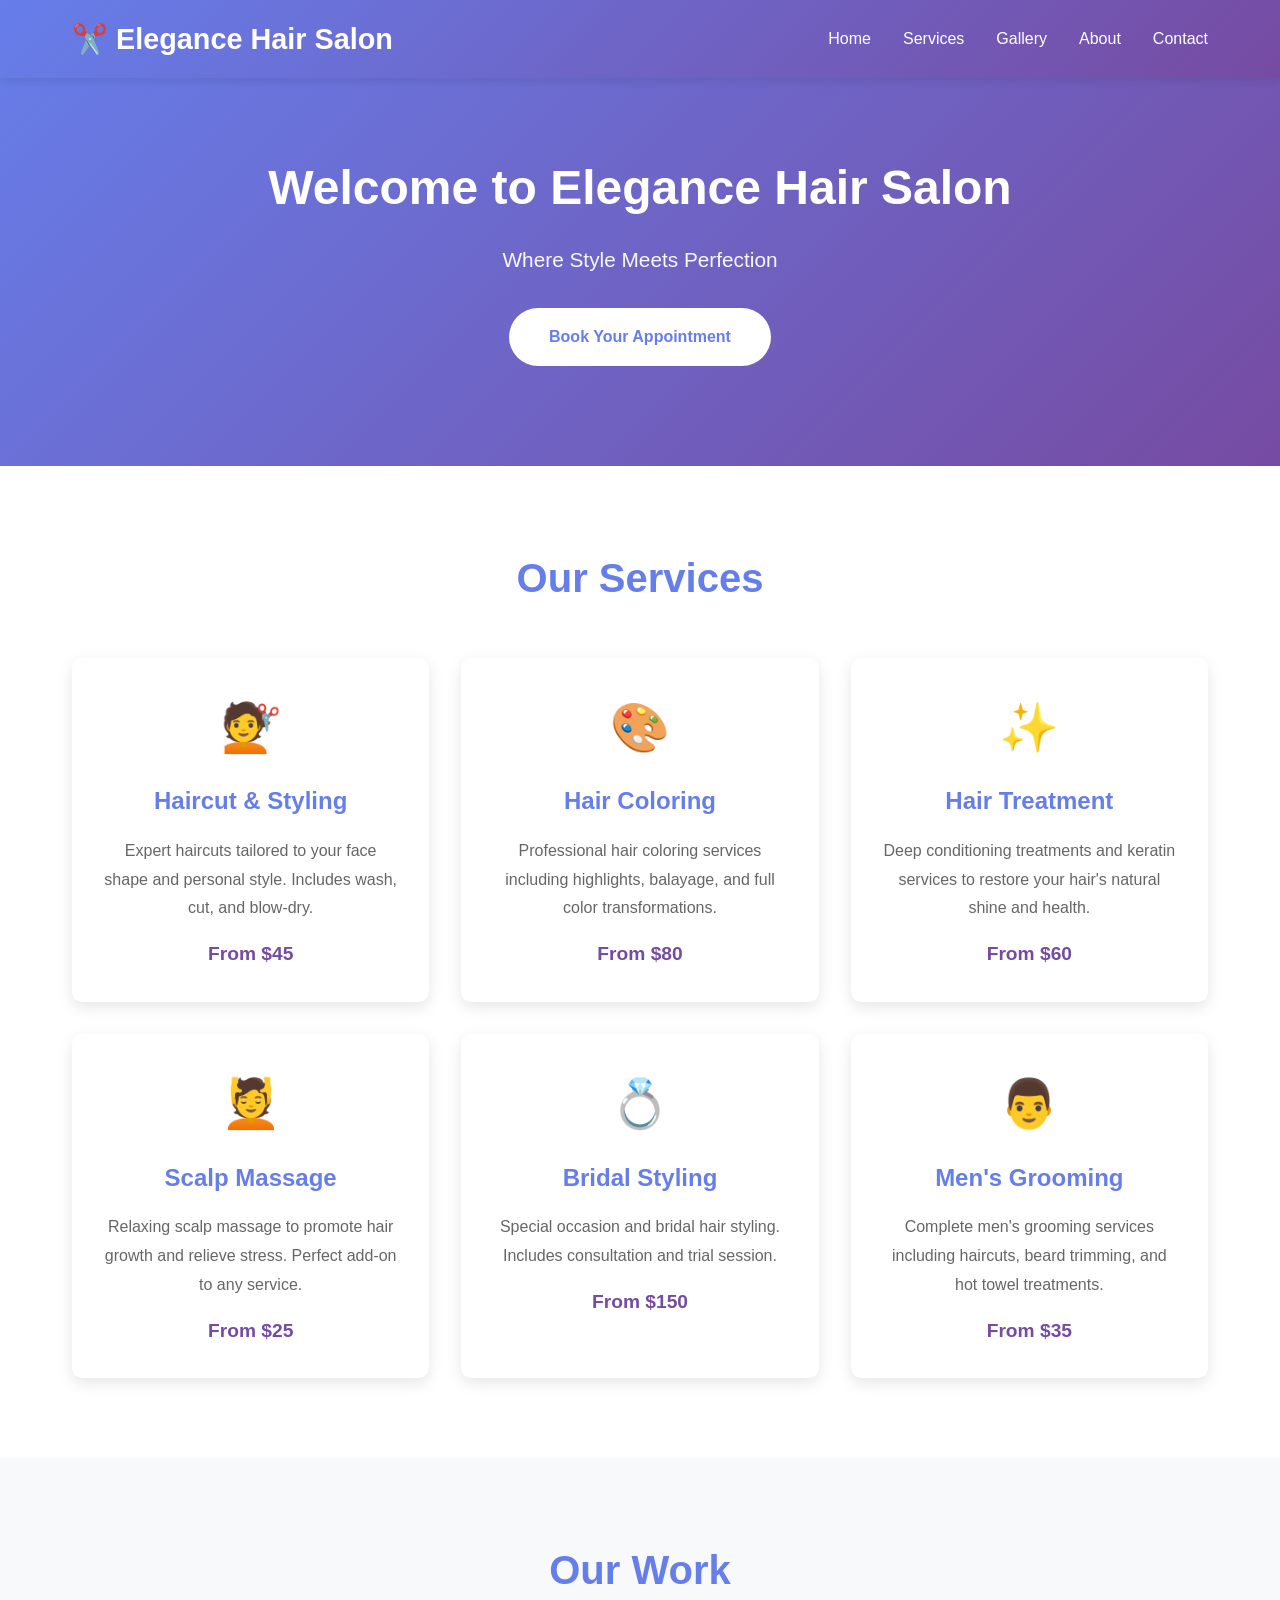
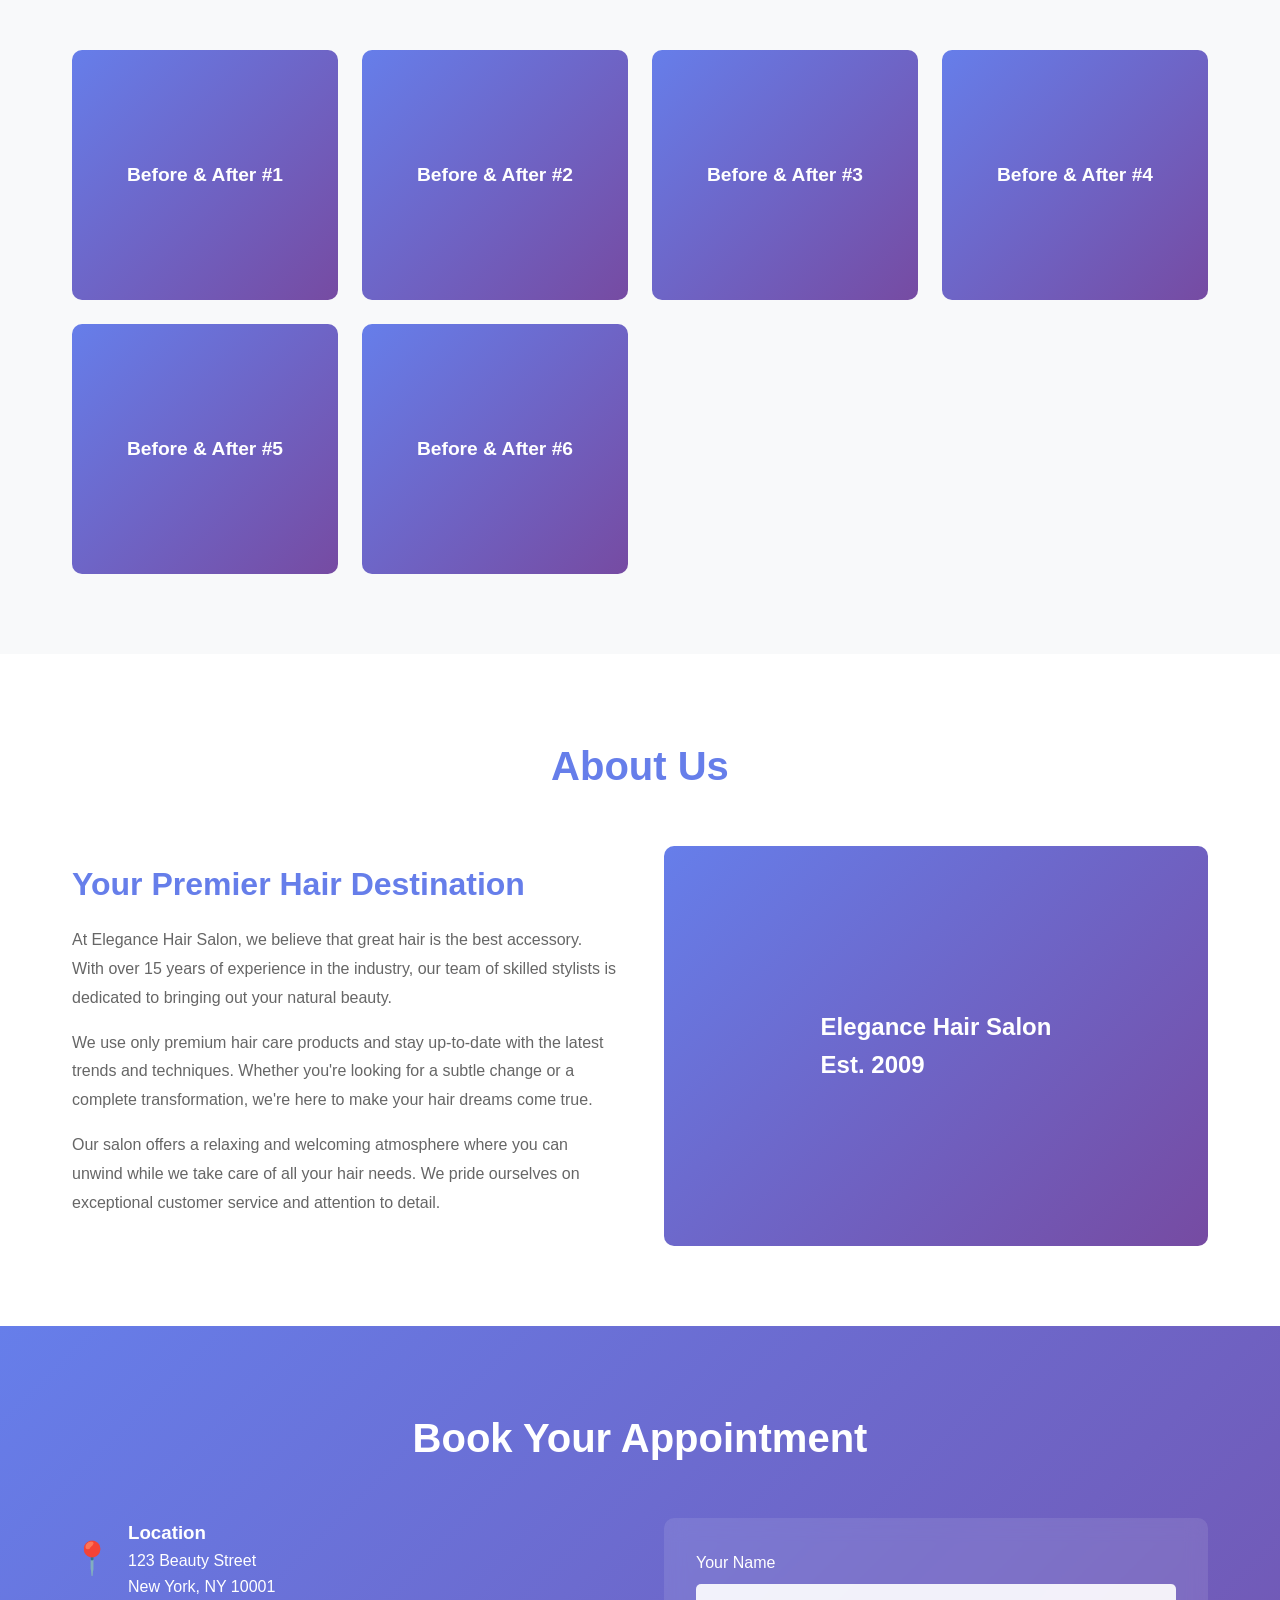
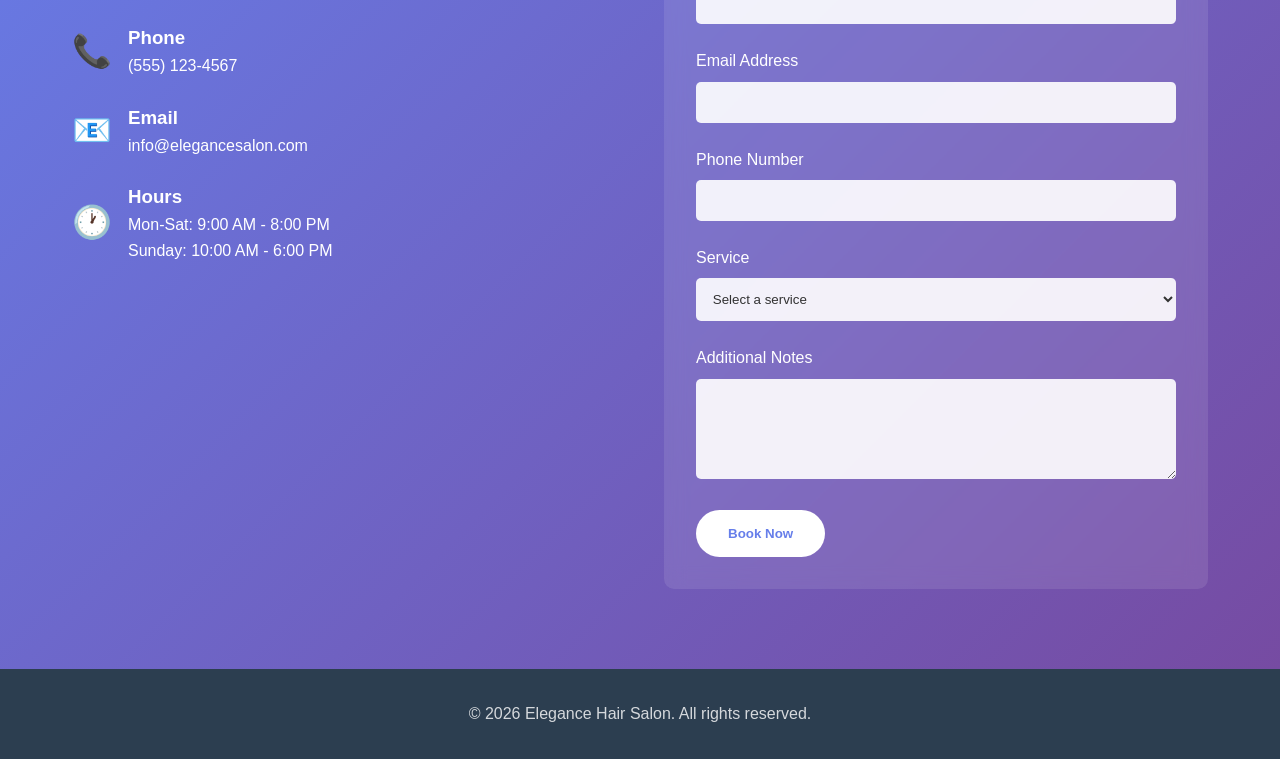
==== commit 63a02500: "Improve code quality: add CSS custom properties and better form UX Co-authored-by: seobent <5979617+" ====
--- a/index.html
+++ b/index.html
@@ -3,140 +3,572 @@
 <head>
     <meta charset="UTF-8">
     <meta name="viewport" content="width=device-width, initial-scale=1.0">
-    <title>Glamour Cuts - Professional Hairdressing Services</title>
-    <link rel="stylesheet" href="https://cdnjs.cloudflare.com/ajax/libs/font-awesome/6.4.0/css/all.min.css">
-    <link rel="stylesheet" href="styles.css">
+    <title>Elegance Hair Salon - Premium Hairdressing Services</title>
+    <style>
+        :root {
+            --primary-gradient: linear-gradient(135deg, #667eea 0%, #764ba2 100%);
+            --primary-color: #667eea;
+            --secondary-color: #764ba2;
+        }
+
+        * {
+            margin: 0;
+            padding: 0;
+            box-sizing: border-box;
+        }
+
+        body {
+            font-family: 'Segoe UI', Tahoma, Geneva, Verdana, sans-serif;
+            line-height: 1.6;
+            color: #333;
+        }
+
+        /* Header & Navigation */
+        header {
+            background: var(--primary-gradient);
+            color: white;
+            padding: 1rem 0;
+            position: fixed;
+            width: 100%;
+            top: 0;
+            z-index: 1000;
+            box-shadow: 0 2px 10px rgba(0,0,0,0.1);
+        }
+
+        nav {
+            display: flex;
+            justify-content: space-between;
+            align-items: center;
+            max-width: 1200px;
+            margin: 0 auto;
+            padding: 0 2rem;
+        }
+
+        .logo {
+            font-size: 1.8rem;
+            font-weight: bold;
+            text-decoration: none;
+            color: white;
+        }
+
+        .nav-links {
+            display: flex;
+            list-style: none;
+            gap: 2rem;
+        }
+
+        .nav-links a {
+            color: white;
+            text-decoration: none;
+            font-weight: 500;
+            transition: opacity 0.3s;
+        }
+
+        .nav-links a:hover {
+            opacity: 0.8;
+        }
+
+        /* Hero Section */
+        .hero {
+            background: var(--primary-gradient);
+            color: white;
+            padding: 150px 2rem 100px;
+            text-align: center;
+        }
+
+        .hero h1 {
+            font-size: 3rem;
+            margin-bottom: 1rem;
+        }
+
+        .hero p {
+            font-size: 1.3rem;
+            margin-bottom: 2rem;
+            opacity: 0.95;
+        }
+
+        .btn {
+            display: inline-block;
+            padding: 1rem 2.5rem;
+            background: white;
+            color: var(--primary-color);
+            text-decoration: none;
+            border-radius: 50px;
+            font-weight: bold;
+            transition: transform 0.3s, box-shadow 0.3s;
+        }
+
+        .btn:hover {
+            transform: translateY(-3px);
+            box-shadow: 0 10px 20px rgba(0,0,0,0.2);
+        }
+
+        /* Container */
+        .container {
+            max-width: 1200px;
+            margin: 0 auto;
+            padding: 0 2rem;
+        }
+
+        /* Section Styling */
+        section {
+            padding: 80px 0;
+        }
+
+        .section-title {
+            text-align: center;
+            font-size: 2.5rem;
+            margin-bottom: 3rem;
+            color: var(--primary-color);
+        }
+
+        /* Services Section */
+        .services-grid {
+            display: grid;
+            grid-template-columns: repeat(auto-fit, minmax(280px, 1fr));
+            gap: 2rem;
+        }
+
+        .service-card {
+            background: white;
+            padding: 2rem;
+            border-radius: 10px;
+            box-shadow: 0 5px 15px rgba(0,0,0,0.1);
+            transition: transform 0.3s, box-shadow 0.3s;
+            text-align: center;
+        }
+
+        .service-card:hover {
+            transform: translateY(-10px);
+            box-shadow: 0 15px 30px rgba(0,0,0,0.2);
+        }
+
+        .service-icon {
+            font-size: 3rem;
+            margin-bottom: 1rem;
+        }
+
+        .service-card h3 {
+            color: var(--primary-color);
+            margin-bottom: 1rem;
+            font-size: 1.5rem;
+        }
+
+        .service-card p {
+            color: #666;
+            line-height: 1.8;
+        }
+
+        .price {
+            display: block;
+            margin-top: 1rem;
+            font-weight: bold;
+            color: var(--secondary-color);
+            font-size: 1.2rem;
+        }
+
+        /* Gallery Section */
+        #gallery {
+            background: #f8f9fa;
+        }
+
+        .gallery-grid {
+            display: grid;
+            grid-template-columns: repeat(auto-fit, minmax(250px, 1fr));
+            gap: 1.5rem;
+        }
+
+        .gallery-item {
+            background: var(--primary-gradient);
+            height: 250px;
+            border-radius: 10px;
+            display: flex;
+            align-items: center;
+            justify-content: center;
+            color: white;
+            font-size: 1.2rem;
+            font-weight: bold;
+            transition: transform 0.3s;
+        }
+
+        .gallery-item:hover {
+            transform: scale(1.05);
+        }
+
+        /* About Section */
+        .about-content {
+            display: flex;
+            gap: 3rem;
+            align-items: center;
+        }
+
+        .about-text {
+            flex: 1;
+        }
+
+        .about-text h3 {
+            color: var(--primary-color);
+            margin-bottom: 1rem;
+            font-size: 2rem;
+        }
+
+        .about-text p {
+            color: #666;
+            line-height: 1.8;
+            margin-bottom: 1rem;
+        }
+
+        .about-image {
+            flex: 1;
+            background: var(--primary-gradient);
+            height: 400px;
+            border-radius: 10px;
+            display: flex;
+            align-items: center;
+            justify-content: center;
+            color: white;
+            font-size: 1.5rem;
+            font-weight: bold;
+        }
+
+        /* Contact Section */
+        #contact {
+            background: var(--primary-gradient);
+            color: white;
+        }
+
+        #contact .section-title {
+            color: white;
+        }
+
+        .contact-content {
+            display: grid;
+            grid-template-columns: repeat(auto-fit, minmax(300px, 1fr));
+            gap: 3rem;
+        }
+
+        .contact-info {
+            display: flex;
+            flex-direction: column;
+            gap: 1.5rem;
+        }
+
+        .contact-item {
+            display: flex;
+            align-items: center;
+            gap: 1rem;
+        }
+
+        .contact-icon {
+            font-size: 2rem;
+        }
+
+        .booking-form {
+            background: rgba(255,255,255,0.1);
+            padding: 2rem;
+            border-radius: 10px;
+            backdrop-filter: blur(10px);
+        }
+
+        .form-group {
+            margin-bottom: 1.5rem;
+        }
+
+        .form-group label {
+            display: block;
+            margin-bottom: 0.5rem;
+            font-weight: 500;
+        }
+
+        .form-group input,
+        .form-group textarea,
+        .form-group select {
+            width: 100%;
+            padding: 0.8rem;
+            border: none;
+            border-radius: 5px;
+            background: rgba(255,255,255,0.9);
+            color: #333;
+        }
+
+        .form-group textarea {
+            resize: vertical;
+            min-height: 100px;
+        }
+
+        .btn-submit {
+            background: white;
+            color: var(--primary-color);
+            border: none;
+            padding: 1rem 2rem;
+            border-radius: 50px;
+            font-weight: bold;
+            cursor: pointer;
+            transition: transform 0.3s;
+        }
+
+        .btn-submit:hover {
+            transform: scale(1.05);
+        }
+
+        /* Footer */
+        footer {
+            background: #2c3e50;
+            color: white;
+            text-align: center;
+            padding: 2rem 0;
+        }
+
+        footer p {
+            opacity: 0.8;
+        }
+
+        /* Responsive Design */
+        @media (max-width: 768px) {
+            .nav-links {
+                gap: 1rem;
+                font-size: 0.9rem;
+            }
+
+            .hero h1 {
+                font-size: 2rem;
+            }
+
+            .hero p {
+                font-size: 1rem;
+            }
+
+            .about-content {
+                flex-direction: column;
+            }
+
+            .contact-content {
+                grid-template-columns: 1fr;
+            }
+        }
+    </style>
 </head>
 <body>
-    <!-- Header with Navigation -->
-    <header class="header">
+    <!-- Header & Navigation -->
+    <header>
+        <nav>
+            <a href="#" class="logo">✂️ Elegance Hair Salon</a>
+            <ul class="nav-links">
+                <li><a href="#home">Home</a></li>
+                <li><a href="#services">Services</a></li>
+                <li><a href="#gallery">Gallery</a></li>
+                <li><a href="#about">About</a></li>
+                <li><a href="#contact">Contact</a></li>
+            </ul>
+        </nav>
+    </header>
+
+    <!-- Hero Section -->
+    <section id="home" class="hero">
         <div class="container">
-            <div class="header-content">
-                <div class="logo">
-                    <h1>✂️ Glamour Cuts</h1>
-                </div>
-                <nav class="navigation">
-                    <ul class="nav-list">
-                        <li><a href="index.html" class="nav-link">Home</a></li>
-                        <li><a href="services.html" class="nav-link">Services</a></li>
-                        <li><a href="about.html" class="nav-link">About</a></li>
-                        <li><a href="contact.html" class="nav-link">Contact</a></li>
-                    </ul>
-                </nav>
-                <button class="menu-toggle" id="menuToggle">☰</button>
+            <h1>Welcome to Elegance Hair Salon</h1>
+            <p>Where Style Meets Perfection</p>
+            <a href="#contact" class="btn">Book Your Appointment</a>
+        </div>
+    </section>
+
+    <!-- Services Section -->
+    <section id="services">
+        <div class="container">
+            <h2 class="section-title">Our Services</h2>
+            <div class="services-grid">
+                <div class="service-card">
+                    <div class="service-icon">💇</div>
+                    <h3>Haircut & Styling</h3>
+                    <p>Expert haircuts tailored to your face shape and personal style. Includes wash, cut, and blow-dry.</p>
+                    <span class="price">From $45</span>
+                </div>
+                <div class="service-card">
+                    <div class="service-icon">🎨</div>
+                    <h3>Hair Coloring</h3>
+                    <p>Professional hair coloring services including highlights, balayage, and full color transformations.</p>
+                    <span class="price">From $80</span>
+                </div>
+                <div class="service-card">
+                    <div class="service-icon">✨</div>
+                    <h3>Hair Treatment</h3>
+                    <p>Deep conditioning treatments and keratin services to restore your hair's natural shine and health.</p>
+                    <span class="price">From $60</span>
+                </div>
+                <div class="service-card">
+                    <div class="service-icon">💆</div>
+                    <h3>Scalp Massage</h3>
+                    <p>Relaxing scalp massage to promote hair growth and relieve stress. Perfect add-on to any service.</p>
+                    <span class="price">From $25</span>
+                </div>
+                <div class="service-card">
+                    <div class="service-icon">💍</div>
+                    <h3>Bridal Styling</h3>
+                    <p>Special occasion and bridal hair styling. Includes consultation and trial session.</p>
+                    <span class="price">From $150</span>
+                </div>
+                <div class="service-card">
+                    <div class="service-icon">👨</div>
+                    <h3>Men's Grooming</h3>
+                    <p>Complete men's grooming services including haircuts, beard trimming, and hot towel treatments.</p>
+                    <span class="price">From $35</span>
+                </div>
             </div>
         </div>
-    </header>
-
-    <!-- Main Content -->
-    <main class="main-content">
-        <!-- Hero Section -->
-        <section id="home" class="hero">
-            <div class="hero-content">
-                <h2>Welcome to Glamour Cuts</h2>
-                <p>Your Premier Destination for Professional Hairdressing</p>
-                <button class="cta-button">Book an Appointment</button>
-            </div>
-        </section>
-
-        <!-- Gallery Section -->
-        <section id="gallery" class="gallery">
-            <div class="container">
-                <h2>Our Work Showcase</h2>
-                <p class="gallery-subtitle">Browse our collection of stunning hairstyles for women and men</p>
-                
-                <div class="gallery-filters">
-                    <button class="filter-btn active" data-filter="all">All</button>
-                    <button class="filter-btn" data-filter="women">Women</button>
-                    <button class="filter-btn" data-filter="men">Men</button>
-                </div>
-
-                <div class="gallery-grid">
-                    <!-- Women's Styles -->
-                    <div class="gallery-item women" data-category="women">
-                        <img src="images/woman/240_F_131361097_go1g8GNvzImqN1rQzkwB7QzJTv5tB1Hh.jpg" alt="Woman with elegant hairstyle">
-                        <div class="gallery-overlay">
-                            <h3>Elegant Style</h3>
-                            <p>Sophisticated and beautiful</p>
-                        </div>
-                    </div>
-
-                    <div class="gallery-item women" data-category="women">
-                        <img src="images/woman/240_F_394126314_a9vVPKvk4y8YQYC93AXvsbv5pX1tVZhv.jpg" alt="Woman with modern haircut">
-                        <div class="gallery-overlay">
-                            <h3>Modern Cut</h3>
-                            <p>Sleek and stylish</p>
-                        </div>
-                    </div>
-
-                    <div class="gallery-item women" data-category="women">
-                        <img src="images/woman/240_F_456324951_EKZgxZHNZGvDCkznq4bkeD9pXlrqgj4d.jpg" alt="Woman with highlights">
-                        <div class="gallery-overlay">
-                            <h3>Highlighted Hair</h3>
-                            <p>Natural and radiant</p>
-                        </div>
-                    </div>
-
-                    <div class="gallery-item women" data-category="women">
-                        <img src="images/woman/240_F_589140585_P1hZUIrw4yAOILYl0h85BwdIU2BmsMPd.jpg" alt="Woman with curly hair">
-                        <div class="gallery-overlay">
-                            <h3>Curly Elegance</h3>
-                            <p>Voluminous and beautiful</p>
-                        </div>
-                    </div>
-
-                    <!-- Men's Styles -->
-                    <div class="gallery-item men" data-category="men">
-                        <img src="images/man/240_F_139764438_UDTTlYg25aV1GVVo4tgGSF68XnDOr50B.jpg" alt="Man with classic fade">
-                        <div class="gallery-overlay">
-                            <h3>Classic Fade</h3>
-                            <p>Timeless and sharp</p>
-                        </div>
-                    </div>
-
-                    <div class="gallery-item men" data-category="men">
-                        <img src="images/man/240_F_440134676_LIC9J4q6yG2uKsJ0hQ2b0cKmYcz8fCyr.jpg" alt="Man with textured cut">
-                        <div class="gallery-overlay">
-                            <h3>Textured Top</h3>
-                            <p>Modern and stylish</p>
-                        </div>
-                    </div>
-
-                    <div class="gallery-item men" data-category="men">
-                        <img src="images/man/240_F_677710881_O9cYLkbXmzVRmqM0TMA9FqPiZfzB566q.jpg" alt="Man with undercut">
-                        <div class="gallery-overlay">
-                            <h3>Sharp Undercut</h3>
-                            <p>Bold and contemporary</p>
-                        </div>
-                    </div>
-
-                    <div class="gallery-item men" data-category="men">
-                        <img src="images/man/240_F_693649716_1lwx0fAiSOldX95gp6WKecop80mVsByD.jpg" alt="Man with styled hair">
-                        <div class="gallery-overlay">
-                            <h3>Styled Look</h3>
-                            <p>Classic with attitude</p>
-                        </div>
-                    </div>
-                </div>
-            </div>
-        </section>
-    </main>
-
-    <!-- Footer -->
-    <footer class="footer">
+    </section>
+
+    <!-- Gallery Section -->
+    <section id="gallery">
         <div class="container">
-            <div class="footer-content">
-                <p>&copy; 2026 Glamour Cuts. All rights reserved.</p>
-                <div class="footer-links">
-                    <a href="index.html">Home</a>
-                    <a href="services.html">Services</a>
-                    <a href="about.html">About</a>
-                    <a href="contact.html">Contact</a>
-                </div>
+            <h2 class="section-title">Our Work</h2>
+            <div class="gallery-grid">
+                <div class="gallery-item">Before & After #1</div>
+                <div class="gallery-item">Before & After #2</div>
+                <div class="gallery-item">Before & After #3</div>
+                <div class="gallery-item">Before & After #4</div>
+                <div class="gallery-item">Before & After #5</div>
+                <div class="gallery-item">Before & After #6</div>
             </div>
         </div>
+    </section>
+
+    <!-- About Section -->
+    <section id="about">
+        <div class="container">
+            <h2 class="section-title">About Us</h2>
+            <div class="about-content">
+                <div class="about-text">
+                    <h3>Your Premier Hair Destination</h3>
+                    <p>
+                        At Elegance Hair Salon, we believe that great hair is the best accessory. 
+                        With over 15 years of experience in the industry, our team of skilled 
+                        stylists is dedicated to bringing out your natural beauty.
+                    </p>
+                    <p>
+                        We use only premium hair care products and stay up-to-date with the latest 
+                        trends and techniques. Whether you're looking for a subtle change or a 
+                        complete transformation, we're here to make your hair dreams come true.
+                    </p>
+                    <p>
+                        Our salon offers a relaxing and welcoming atmosphere where you can unwind 
+                        while we take care of all your hair needs. We pride ourselves on exceptional 
+                        customer service and attention to detail.
+                    </p>
+                </div>
+                <div class="about-image">
+                    Elegance Hair Salon<br>Est. 2009
+                </div>
+            </div>
+        </div>
+    </section>
+
+    <!-- Contact Section -->
+    <section id="contact">
+        <div class="container">
+            <h2 class="section-title">Book Your Appointment</h2>
+            <div class="contact-content">
+                <div class="contact-info">
+                    <div class="contact-item">
+                        <span class="contact-icon">📍</span>
+                        <div>
+                            <h3>Location</h3>
+                            <p>123 Beauty Street<br>New York, NY 10001</p>
+                        </div>
+                    </div>
+                    <div class="contact-item">
+                        <span class="contact-icon">📞</span>
+                        <div>
+                            <h3>Phone</h3>
+                            <p>(555) 123-4567</p>
+                        </div>
+                    </div>
+                    <div class="contact-item">
+                        <span class="contact-icon">📧</span>
+                        <div>
+                            <h3>Email</h3>
+                            <p>info@elegancesalon.com</p>
+                        </div>
+                    </div>
+                    <div class="contact-item">
+                        <span class="contact-icon">🕐</span>
+                        <div>
+                            <h3>Hours</h3>
+                            <p>Mon-Sat: 9:00 AM - 8:00 PM<br>Sunday: 10:00 AM - 6:00 PM</p>
+                        </div>
+                    </div>
+                </div>
+                <div class="booking-form">
+                    <form id="booking-form">
+                        <div id="form-success" style="display: none; background: rgba(255,255,255,0.2); padding: 1rem; border-radius: 5px; margin-bottom: 1rem; text-align: center;">
+                            ✓ Thank you for your booking request! We will contact you shortly to confirm your appointment.
+                        </div>
+                        <div class="form-group">
+                            <label for="name">Your Name</label>
+                            <input type="text" id="name" name="name" required>
+                        </div>
+                        <div class="form-group">
+                            <label for="email">Email Address</label>
+                            <input type="email" id="email" name="email" required>
+                        </div>
+                        <div class="form-group">
+                            <label for="phone">Phone Number</label>
+                            <input type="tel" id="phone" name="phone" required>
+                        </div>
+                        <div class="form-group">
+                            <label for="service">Service</label>
+                            <select id="service" name="service" required>
+                                <option value="">Select a service</option>
+                                <option value="haircut">Haircut & Styling</option>
+                                <option value="coloring">Hair Coloring</option>
+                                <option value="treatment">Hair Treatment</option>
+                                <option value="massage">Scalp Massage</option>
+                                <option value="bridal">Bridal Styling</option>
+                                <option value="mens">Men's Grooming</option>
+                            </select>
+                        </div>
+                        <div class="form-group">
+                            <label for="message">Additional Notes</label>
+                            <textarea id="message" name="message"></textarea>
+                        </div>
+                        <button type="submit" class="btn-submit">Book Now</button>
+                    </form>
+                </div>
+            </div>
+        </div>
+    </section>
+
+    <!-- Footer -->
+    <footer>
+        <div class="container">
+            <p>&copy; 2026 Elegance Hair Salon. All rights reserved.</p>
+        </div>
     </footer>
 
-    <script src="script.js"></script>
+    <script>
+        // Smooth scrolling for navigation links
+        document.querySelectorAll('a[href^="#"]').forEach(anchor => {
+            anchor.addEventListener('click', function (e) {
+                e.preventDefault();
+                const target = document.querySelector(this.getAttribute('href'));
+                if (target) {
+                    target.scrollIntoView({
+                        behavior: 'smooth',
+                        block: 'start'
+                    });
+                }
+            });
+        });
+
+        // Form submission handling
+        document.getElementById('booking-form').addEventListener('submit', function(e) {
+            e.preventDefault();
+            const successMessage = document.getElementById('form-success');
+            successMessage.style.display = 'block';
+            this.reset();
+            setTimeout(function() {
+                successMessage.style.display = 'none';
+            }, 5000);
+        });
+    </script>
 </body>
 </html>
